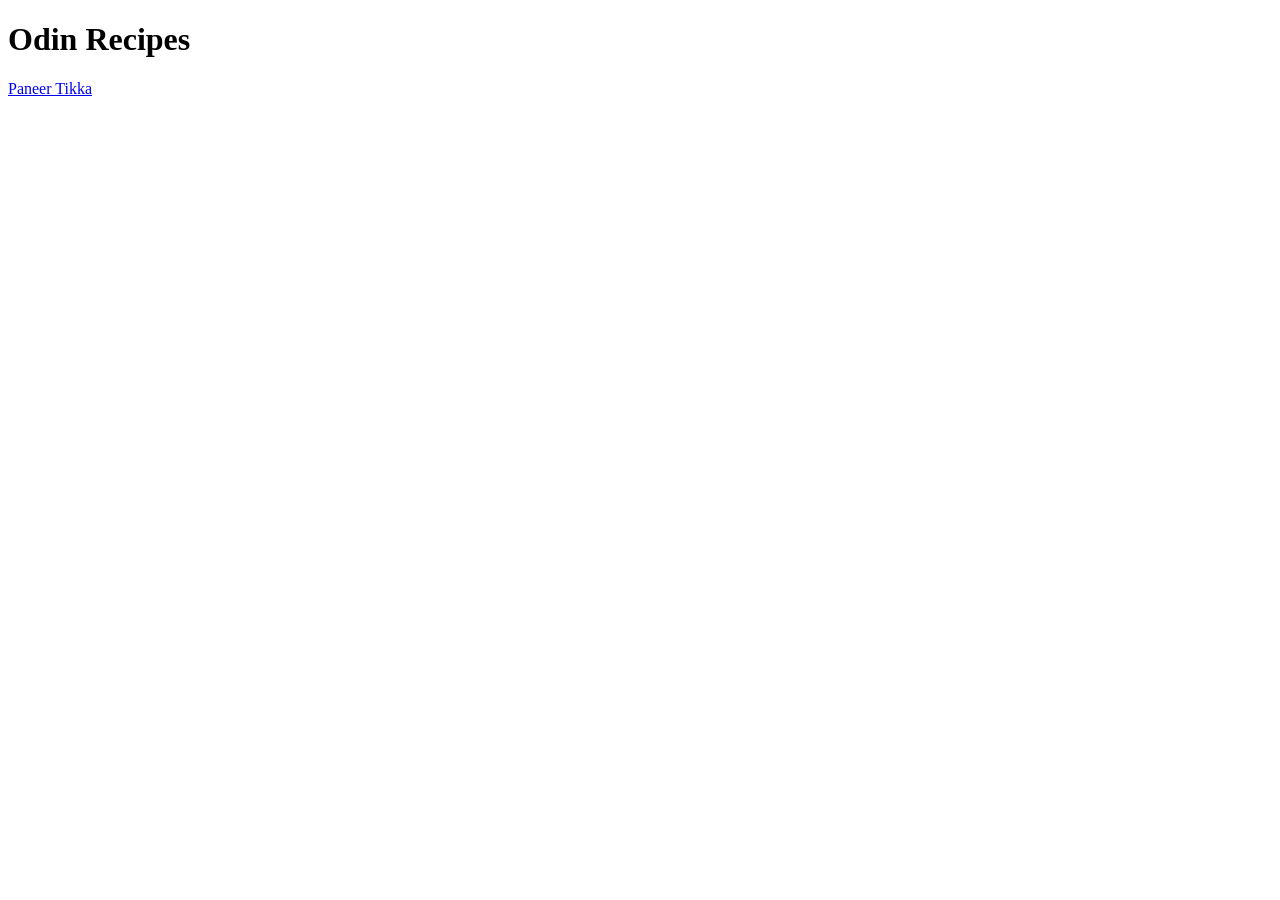
==== index.html @ fa275e5c "Initial project setup Basic setup for the project. Also added images folder that will eventually con" ====
<!DOCTYPE html>
<html lang="en">
<head>
    <meta charset="UTF-8">
    <meta name="viewport" content="width=device-width, initial-scale=1.0">
    <title>Document</title>
</head>
<body>
    <h1>Odin Recipes</h1>
    <a href="./recipes/paneer-tikka.html">Paneer Tikka</a>
</body>
</html>
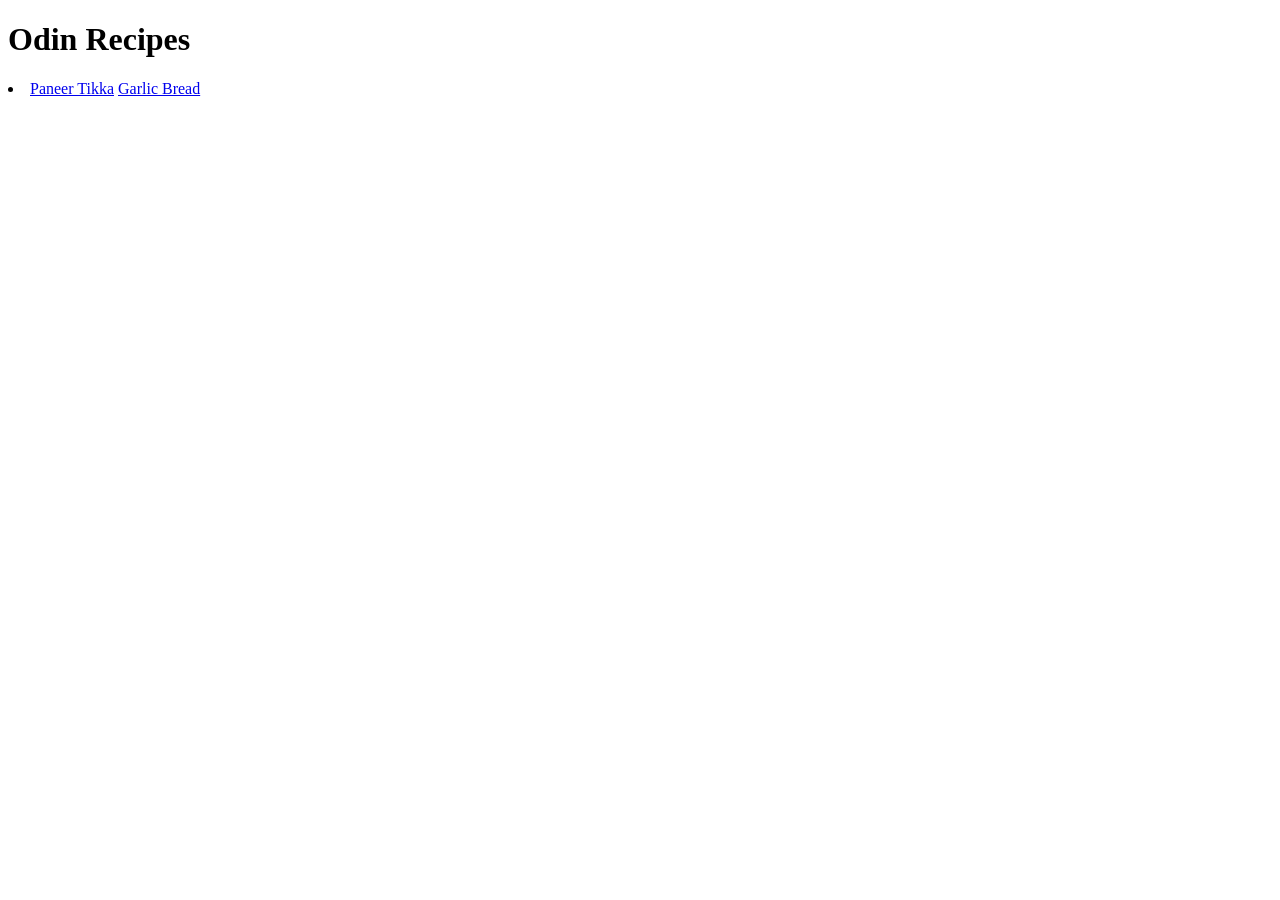
==== commit fba67cad: "Add garlic bread recipe" ====
--- a/index.html
+++ b/index.html
@@ -7,6 +7,9 @@
 </head>
 <body>
     <h1>Odin Recipes</h1>
-    <a href="./recipes/paneer-tikka.html">Paneer Tikka</a>
+    <li>
+      <a href="./recipes/paneer-tikka.html">Paneer Tikka</a>
+      <a href="./recipes/garlic-bread.html">Garlic Bread</a>
+    </li>
 </body>
 </html>
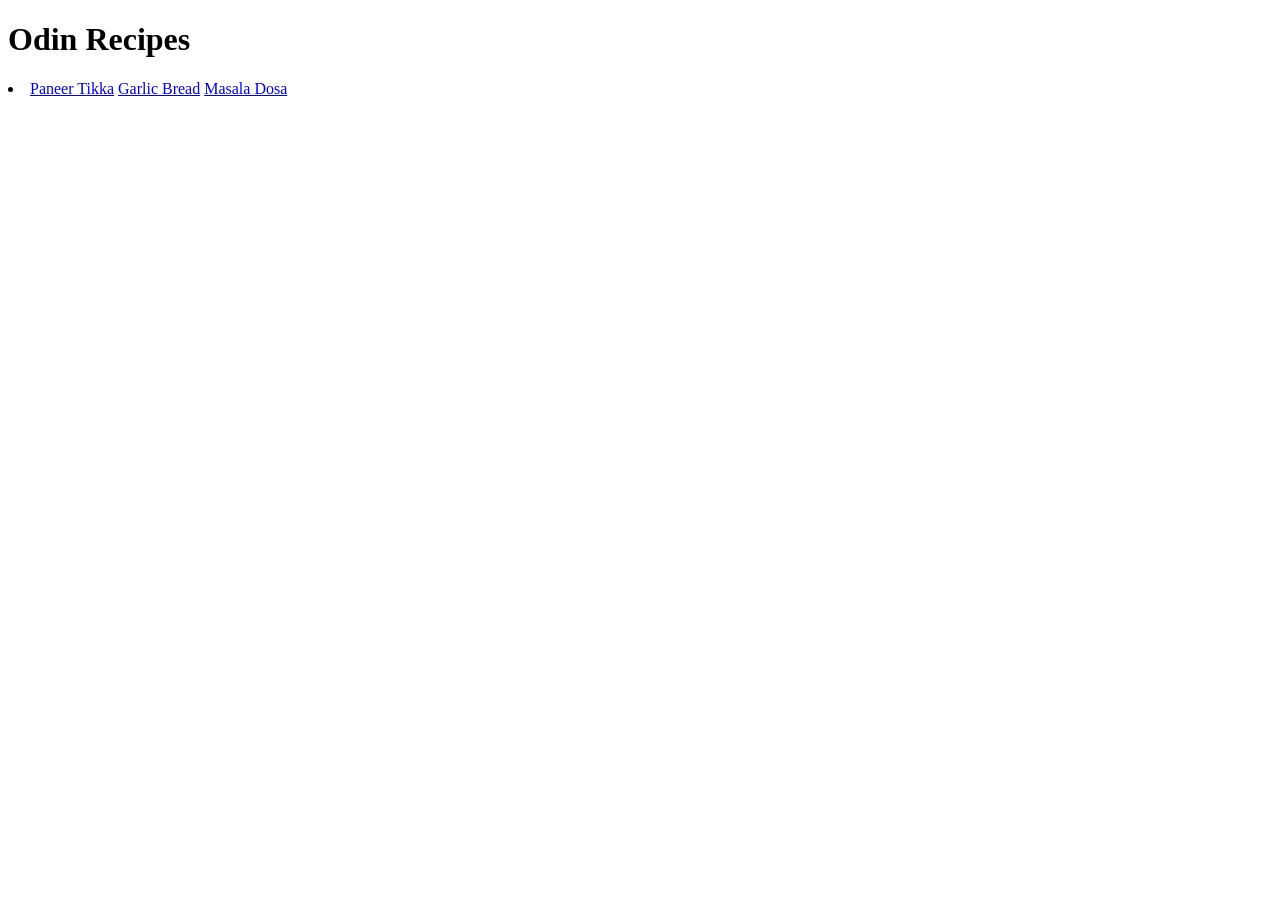
==== commit 765cd8be: "Add masala dosa recipe and corresponding image" ====
--- a/index.html
+++ b/index.html
@@ -10,6 +10,7 @@
     <li>
       <a href="./recipes/paneer-tikka.html">Paneer Tikka</a>
       <a href="./recipes/garlic-bread.html">Garlic Bread</a>
+      <a href="./recipes/masala-dosa.html">Masala Dosa</a>
     </li>
 </body>
 </html>
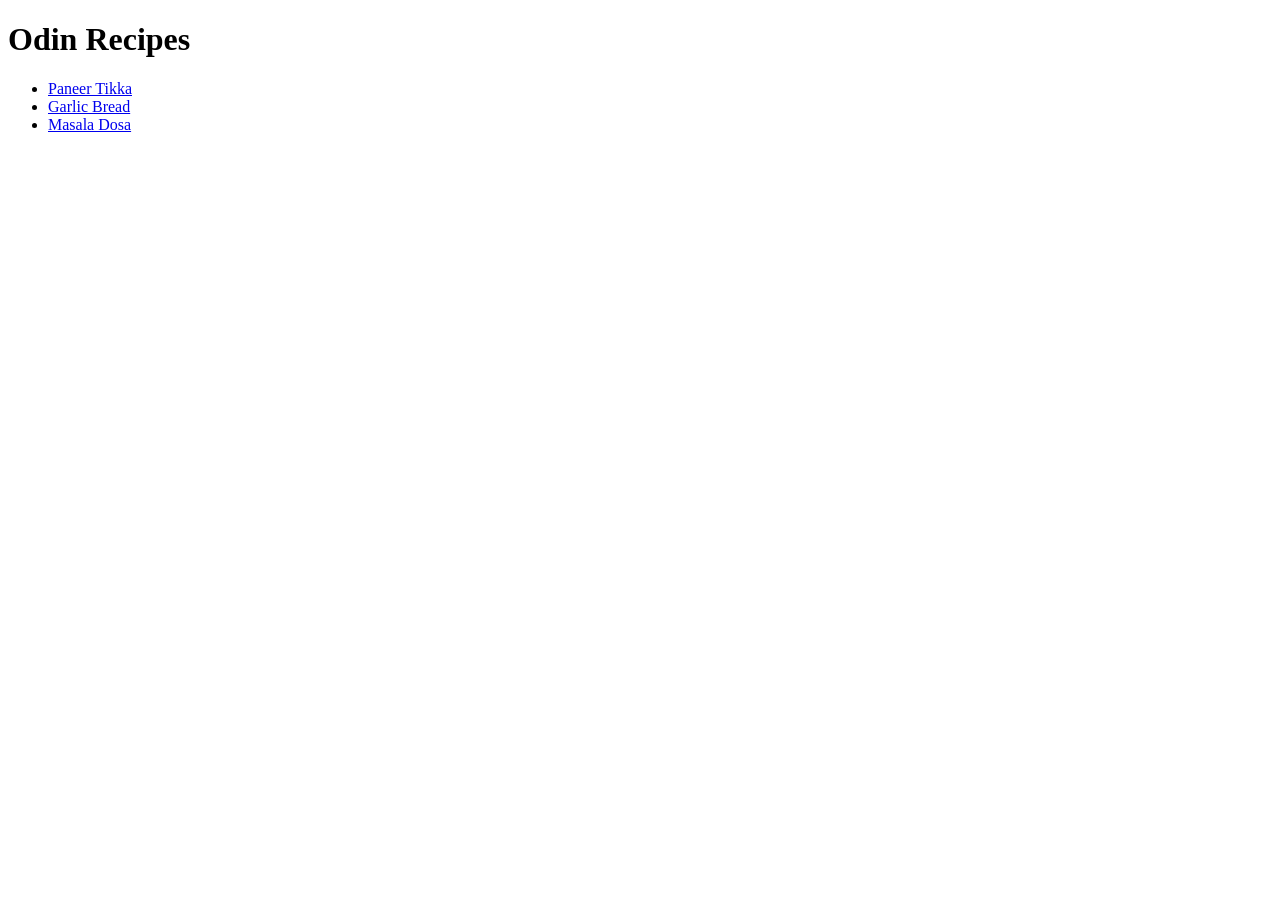
==== commit d31d1e38: "Add list in index.html" ====
--- a/index.html
+++ b/index.html
@@ -1,16 +1,16 @@
-<!DOCTYPE html>
+<!doctype html>
 <html lang="en">
-<head>
-    <meta charset="UTF-8">
-    <meta name="viewport" content="width=device-width, initial-scale=1.0">
+  <head>
+    <meta charset="UTF-8" />
+    <meta name="viewport" content="width=device-width, initial-scale=1.0" />
     <title>Document</title>
-</head>
-<body>
+  </head>
+  <body>
     <h1>Odin Recipes</h1>
-    <li>
-      <a href="./recipes/paneer-tikka.html">Paneer Tikka</a>
-      <a href="./recipes/garlic-bread.html">Garlic Bread</a>
-      <a href="./recipes/masala-dosa.html">Masala Dosa</a>
-    </li>
-</body>
-</html>+    <ul>
+      <li><a href="./recipes/paneer-tikka.html">Paneer Tikka</a></li>
+      <li><a href="./recipes/garlic-bread.html">Garlic Bread</a></li>
+      <li><a href="./recipes/masala-dosa.html">Masala Dosa</a></li>
+    </ul>
+  </body>
+</html>
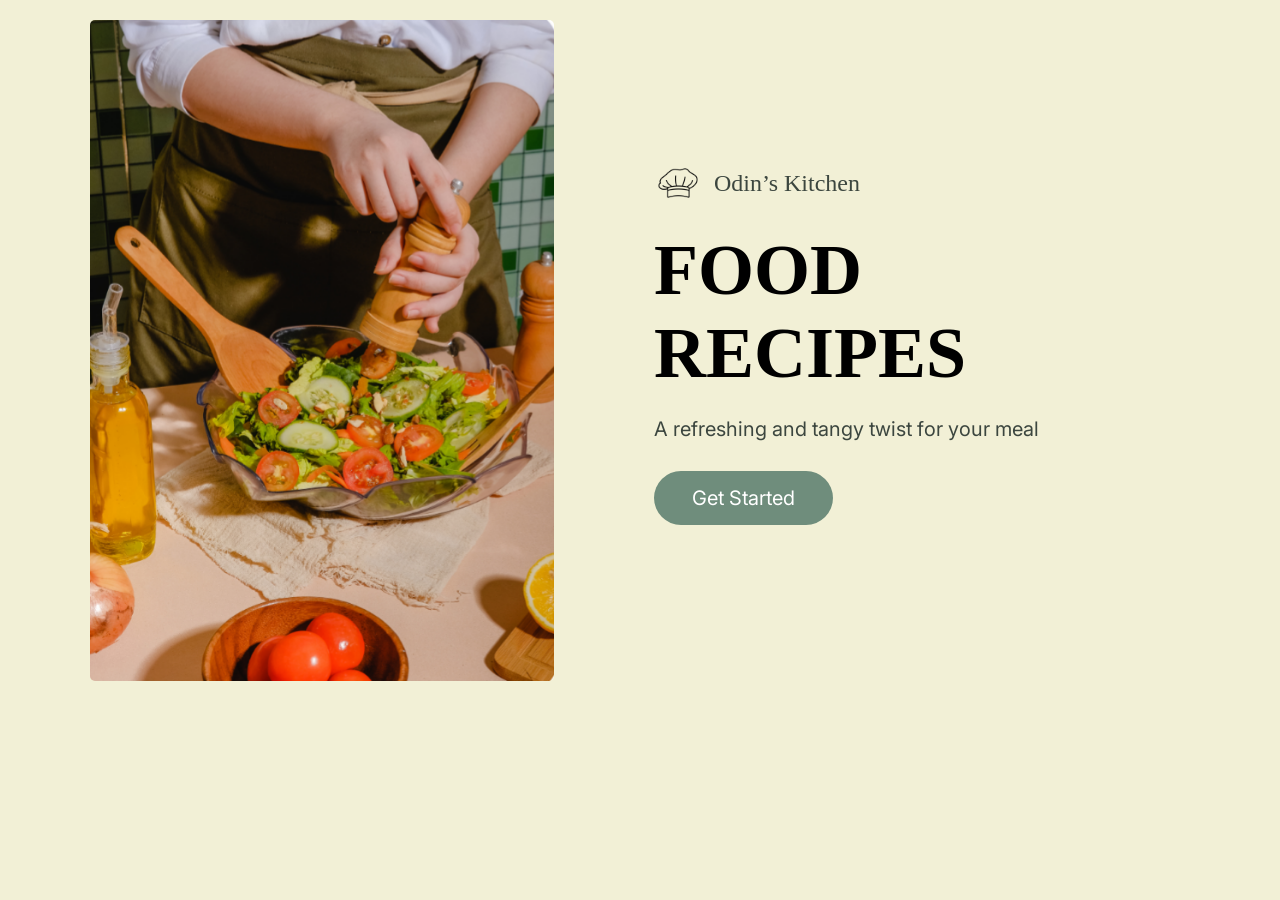
==== commit faa5cde7: "Add  css styling to home page" ====
--- a/index.html
+++ b/index.html
@@ -3,14 +3,42 @@
   <head>
     <meta charset="UTF-8" />
     <meta name="viewport" content="width=device-width, initial-scale=1.0" />
-    <title>Document</title>
+    <link rel="preconnect" href="https://fonts.googleapis.com">
+    <link rel="preconnect" href="https://fonts.gstatic.com" crossorigin>
+    <link href="https://fonts.googleapis.com/css2?family=Inter:ital,opsz,wght@0,14..32,100..900;1,14..32,100..900&family=Lusitana:wght@400;700&family=Roboto:ital,wght@0,100..900;1,100..900&display=swap" rel="stylesheet">
+    <link rel="stylesheet" href="./styles.css">
+    <title>Odin Recipes</title>
   </head>
   <body>
-    <h1>Odin Recipes</h1>
+    <main class="kitchen">
+    <div class="kitchen-inner">
+      <section class="hero-media">
+        <img src="/images/home.png" alt="Fresh salad ingredients on a kitchen counter" />
+      </section>
+
+      <section class="hero-content">
+        <div class="brand">
+          <img src="./images/hat.png" alt="a chef's hat">
+          
+          <span>Odin&rsquo;s Kitchen</span>
+        </div>
+
+        <h1 class="hero-title">Food<br />Recipes</h1>
+        <p class="hero-sub">A refreshing and tangy twist for your meal</p>
+
+        <div class="hero-actions">
+          <a class="btn" href="#kitchen">Get Started</a>
+        </div>
+      </section>
+
+      <!-- <h1>Odin Recipes</h1>
     <ul>
       <li><a href="./recipes/paneer-tikka.html">Paneer Tikka</a></li>
       <li><a href="./recipes/garlic-bread.html">Garlic Bread</a></li>
       <li><a href="./recipes/masala-dosa.html">Masala Dosa</a></li>
-    </ul>
+    </ul> -->
+
+    </div>
+    </main>
   </body>
 </html>
--- a/styles.css
+++ b/styles.css
@@ -0,0 +1,113 @@
+html, body{
+  margin: 0;
+  padding: 0;
+  box-sizing: border-box;
+  background: #f2f0d6;
+}
+
+#kitchen {
+  min-height: 100vh;
+  /* padding: 56px 32px; */
+}
+
+.kitchen-inner {
+  max-width: 1100px;
+  margin: 0 auto;
+  display: flex;
+  flex-wrap: wrap;
+  align-items: center;
+  gap: 48px;
+}
+
+
+.hero-media {
+  flex: 1 1 320px;
+  margin-top: 20px ;
+}
+
+.hero-media img {
+  width: 90%;
+  border-radius: 5px;
+}
+.hero-media img:hover {
+  opacity: 0.95;
+}
+
+.hero-content {
+  flex: 1 1 340px;
+  display: flex;
+  flex-direction: column;
+  gap: 22px;
+  font-size: 1.25rem
+}
+
+
+.brand {
+  display: flex;
+  align-items: center;
+  gap: 12px;
+}
+
+.brand img {
+  width: 48px;
+}
+
+.brand span {
+  font-size: 1.5rem;
+  font-weight: 500;
+  color: #3c463f;
+}
+
+.hero-title {
+  font-size: 4.5rem;
+  font-weight: 800;
+  text-transform: uppercase;
+  margin: 0;
+}
+.hero-sub {
+  font-family: "Inter", sans-serif;
+  font-optical-sizing: auto;
+  font-weight: 400;
+  font-style: normal;
+  font-size: 1.25rem;
+  color: #3c463f;
+  margin: 0;
+}
+.hero-actions {
+  display: flex;
+  align-items: center;
+  gap: 16px;
+  margin-top: 8px;
+}
+
+.btn {
+  display: inline-flex;
+  align-items: center;
+  justify-content: center;
+  gap: 10px;
+  font-weight: 600;
+  font-size: 1.25rem;
+  color: #ffffff;
+  background: #6f8d7c;
+  border: none;
+  border-radius: 999px;
+  padding: 15px 38px;
+  text-decoration: none;
+  cursor: pointer;
+  font-family: "Inter", sans-serif;
+  font-optical-sizing: auto;
+  font-weight: 400;
+  font-style: normal;
+}
+.btn:hover,
+.btn:focus {
+  background: #5e7b6b;
+}
+
+/* .btn-round {
+  width: 56px;
+  height: 56px;
+  padding: 0;
+  border-radius: 50%;
+  font-size: 1.4rem;
+} */
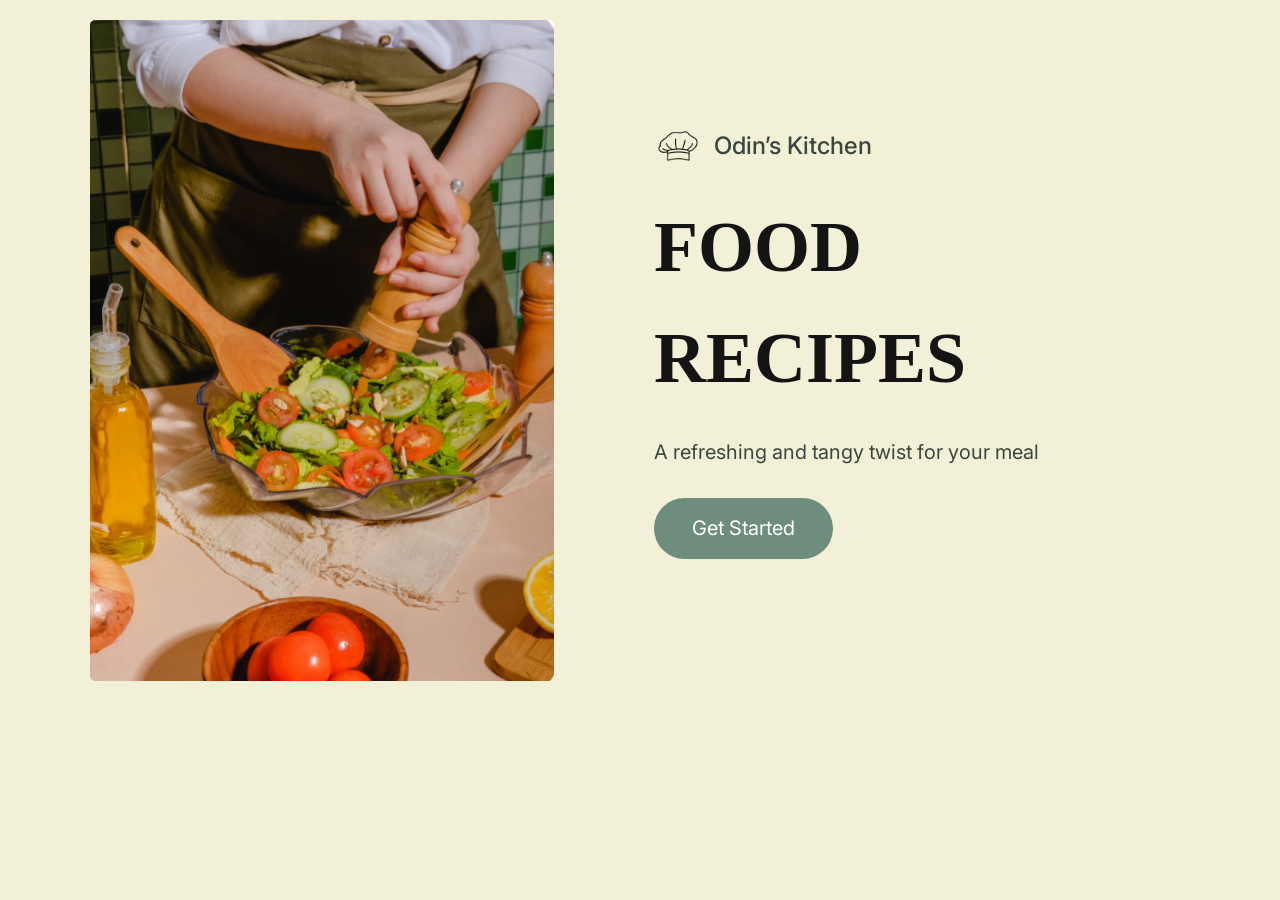
==== commit 3913b34a: "Fix image source path in index.html" ====
--- a/index.html
+++ b/index.html
@@ -13,7 +13,7 @@
     <main class="kitchen">
     <div class="kitchen-inner">
       <section class="hero-media">
-        <img src="/images/home.png" alt="Fresh salad ingredients on a kitchen counter" />
+        <img src="./images/home.png" alt="Fresh salad ingredients on a kitchen counter" />
       </section>
 
       <section class="hero-content">
@@ -27,7 +27,7 @@
         <p class="hero-sub">A refreshing and tangy twist for your meal</p>
 
         <div class="hero-actions">
-          <a class="btn" href="#kitchen">Get Started</a>
+          <a class="btn" href="./recipes.html">Get Started</a>
         </div>
       </section>
 
--- a/styles.css
+++ b/styles.css
@@ -1,8 +1,23 @@
-html, body{
+*{
   margin: 0;
   padding: 0;
   box-sizing: border-box;
+}
+
+
+body{
   background: #f2f0d6;
+  color: #141414;
+  line-height: 1.55;
+  font-family: "Inter", sans-serif;
+  font-optical-sizing: auto;
+  font-weight: 400;
+  font-style: normal;
+}
+
+img {
+  display: block;
+  max-width: 100%;
 }
 
 #kitchen {
@@ -59,6 +74,7 @@
 }
 
 .hero-title {
+  font-family: 'Times New Roman', Times, serif;
   font-size: 4.5rem;
   font-weight: 800;
   text-transform: uppercase;
@@ -110,4 +126,186 @@
   padding: 0;
   border-radius: 50%;
   font-size: 1.4rem;
-} */+} */
+
+#foods {
+  background: #ffffff;
+  min-height: 100vh;
+}
+
+.foods-inner {
+  max-width: 1100px;
+  margin: 0 auto;
+}
+
+.cards {
+  display: flex;
+  flex-wrap: wrap;
+  justify-content: center;
+  gap: 40px;
+  margin-bottom: 48px;
+}
+
+.card {
+  width: 280px;
+  height: 280px;
+  border-radius: 50%;
+  background: #9fb6a8;
+  display: flex;
+  flex-direction: column;
+  align-items: center;
+  justify-content: center;
+}
+
+.card:hover {
+  background: #8aa596;
+}
+
+.card img {
+  width: 65%;
+  height: 65%;
+  object-fit: cover;
+  border-radius: 14px;
+  transition: transform 0.3s ease, box-shadow 0.3s ease; 
+}
+
+.card img:hover{
+  transform: scale(1.1); 
+  box-shadow: 0 10px 20px rgba(0, 0, 0, 0.3); 
+}
+
+.foods-footer {
+  display: flex;
+  flex-wrap: wrap;
+  align-items: center;
+}
+
+.foods-title {
+  font-family: 'Times New Roman', Times, serif;
+  font-size: 3.4rem;
+  font-weight: 800;
+  text-transform: uppercase;
+  max-width: 12ch;
+  margin: 0 auto;
+}
+
+.back-link {
+  display: inline-block;
+  margin: 28px 0;
+}
+
+figcaption{
+  font-size: 1.25rem;
+  color: #3c463f;
+  margin-top: 10px;
+}
+
+a {
+  text-decoration: none;
+  color: inherit; 
+}
+
+.recipe {
+  background: #f6f6dd;
+  min-height: 100vh;
+  /* padding: 40px 32px 56px; */
+}
+
+.recipe-inner {
+  max-width: 1200px;
+  margin: 0 auto;
+}
+
+.recipe-header {
+  text-align: center;
+  margin-bottom: 28px;
+}
+
+.recipe-title {
+  font-family: 'Times New Roman', Times, serif;
+  font-size: 2.2rem;
+  font-weight: 800;
+  text-transform: uppercase;
+  letter-spacing: 0.02em;
+  color: #111;
+}
+
+.recipe-grid {
+  display: flex;
+  flex-wrap: wrap;
+  gap: 40px;
+  align-items: flex-start;
+}
+
+/* Left green ingredients card */
+.recipe-card {
+  flex: 1 1 440px;
+  background: #3c5348;
+  color: #f6f6dd;
+  border-radius: 28px;
+  padding: 36px 40px 44px;
+}
+
+.recipe-intro {
+  font-size: 1.15rem;
+  line-height: 1.55;
+  margin-bottom: 10px;
+}
+
+.ingredients-title {
+  /* font-family: "Montserrat", Arial, sans-serif; */
+  font-family: 'Times New Roman', Times, serif;
+  font-size: 2.6rem;
+  font-weight: 800;
+  text-transform: uppercase;
+  /* margin-bottom: 20px; */
+}
+
+.ingredient-list {
+  padding-left: 1.3rem;
+  font-size: 1.1rem;
+  line-height: 1.5;
+}
+.ingredient-list li {
+  margin-bottom: 10px;
+  padding-left: 6px;
+}
+
+.recipe-right-side {
+  flex: 1 1 440px;
+  display: flex;
+  flex-direction: column;
+  gap: 40px;
+}
+
+.recipe-figure img {
+  width: 60%;
+  border-radius: 24px;
+  display: block;
+}
+
+.steps-card {
+  border: 2px solid #3c5348;
+  border-radius: 28px;
+  padding: 28px 32px 32px;
+  color: #111;
+}
+
+.steps-title {
+  /* font-family: "Montserrat", Arial, sans-serif; */
+  font-family: 'Times New Roman', Times, serif;
+  font-size: 1.9rem;
+  font-weight: 800;
+  text-transform: uppercase;
+  margin-bottom: 14px;
+}
+
+.step-list {
+  padding-left: 1.3rem;
+  font-size: 1.15rem;
+  line-height: 1.5;
+}
+.step-list li {
+  margin-bottom: 12px;
+  padding-left: 6px;
+}
